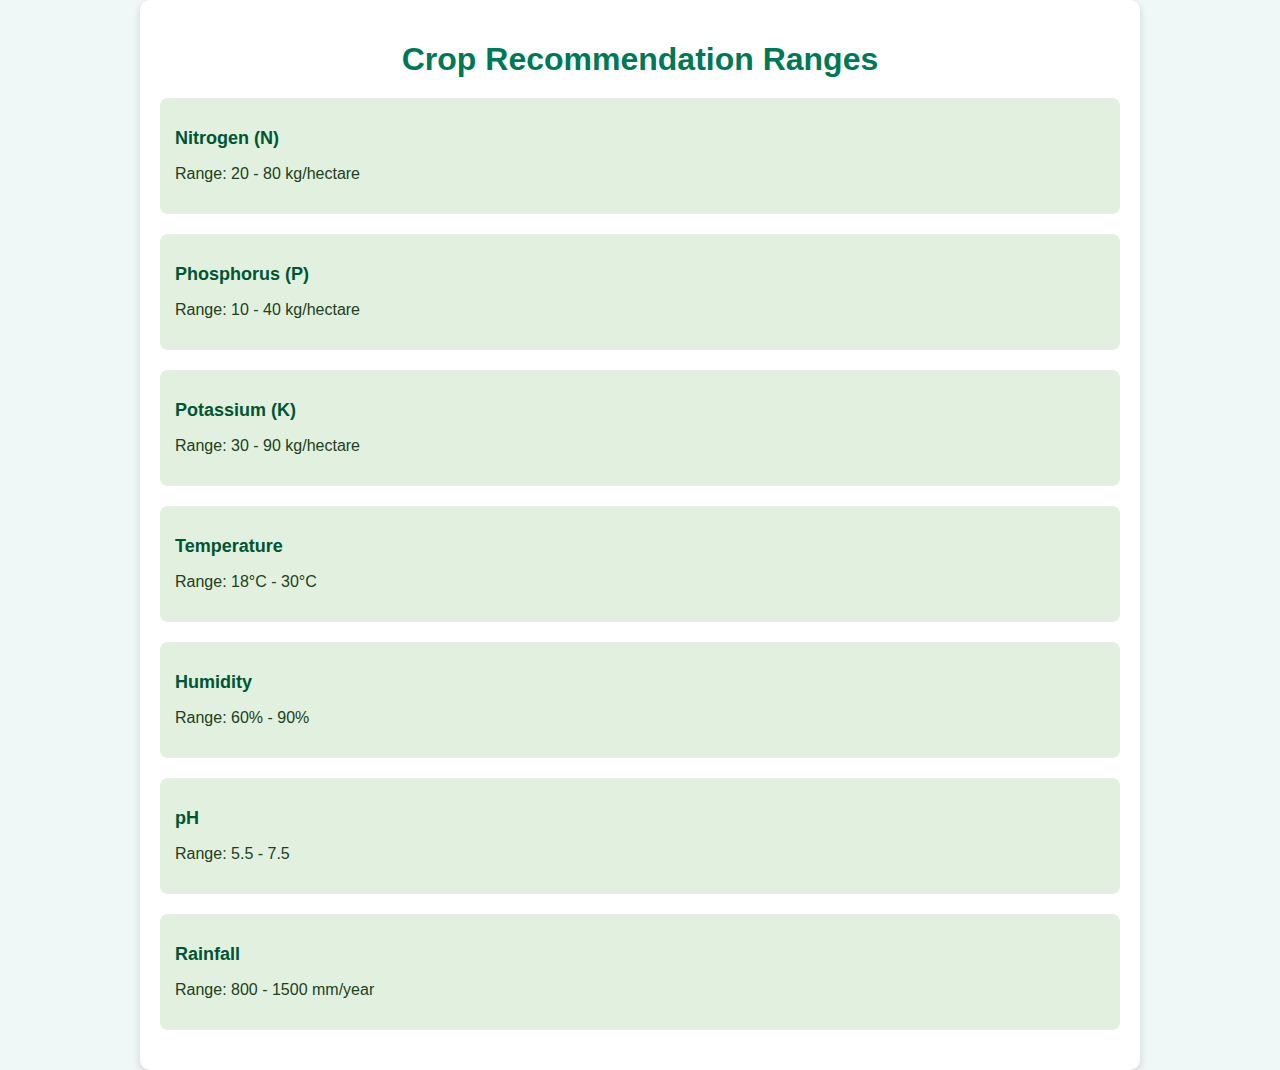
==== templates/det.html @ 6b67f434 "del.html file and db file add at 09:31 PM" ====
<!DOCTYPE html>
<html lang="en">
<head>
    <meta charset="UTF-8">
    <meta name="viewport" content="width=device-width, initial-scale=1.0">
    <title>Crop Recommendation System</title>
    <style>
        body {
            font-family: 'Segoe UI', Tahoma, Geneva, Verdana, sans-serif;
            margin: 0;
            padding: 0;
            background-color: #f0f8f7; /* Light mint green background */
            color: #204020; /* Dark green text color for better contrast */
            display: flex;
            justify-content: center;
            align-items: center;
            min-height: 100vh;
        }
        .container {
            width: 95%;
            max-width: 960px;
            background-color: #ffffff; /* Maintained white for clarity */
            padding: 20px;
            border-radius: 10px;
            box-shadow: 0 4px 8px rgba(0,0,0,0.15); /* Softer shadow */
        }
        .section {
            margin-bottom: 20px;
            padding: 15px;
            background-color: #e2f0df; /* Soft green for sections */
            border-radius: 8px;
        }
        h1 {
            text-align: center;
            color: #007755; /* A darker shade of green for headers */
            margin-bottom: 20px;
        }
        h2 {
            color: #005533; /* Even darker green for sub-headers */
            font-size: 18px;
            margin-bottom: 10px;
        }
        p {
            font-size: 16px;
            color: #204020; /* Reusing the body text color for consistency */
        }
        @media (max-width: 768px) {
            .container {
                padding: 10px;
            }
            .section {
                padding: 10px;
            }
            h1 {
                font-size: 24px;
            }
            h2 {
                font-size: 16px;
            }
        }
    </style>
</head>
<body>
    <div class="container">
        <h1>Crop Recommendation Ranges</h1>
        <div class="section">
            <h2>Nitrogen (N)</h2>
            <p>Range: 20 - 80 kg/hectare</p>
        </div>
        <div class="section">
            <h2>Phosphorus (P)</h2>
            <p>Range: 10 - 40 kg/hectare</p>
        </div>
        <div class="section">
            <h2>Potassium (K)</h2>
            <p>Range: 30 - 90 kg/hectare</p>
        </div>
        <div class="section">
            <h2>Temperature</h2>
            <p>Range: 18°C - 30°C</p>
        </div>
        <div class="section">
            <h2>Humidity</h2>
            <p>Range: 60% - 90%</p>
        </div>
        <div class="section">
            <h2>pH</h2>
            <p>Range: 5.5 - 7.5</p>
        </div>
        <div class="section">
            <h2>Rainfall</h2>
            <p>Range: 800 - 1500 mm/year</p>
        </div>
    </div>
</body>
</html>
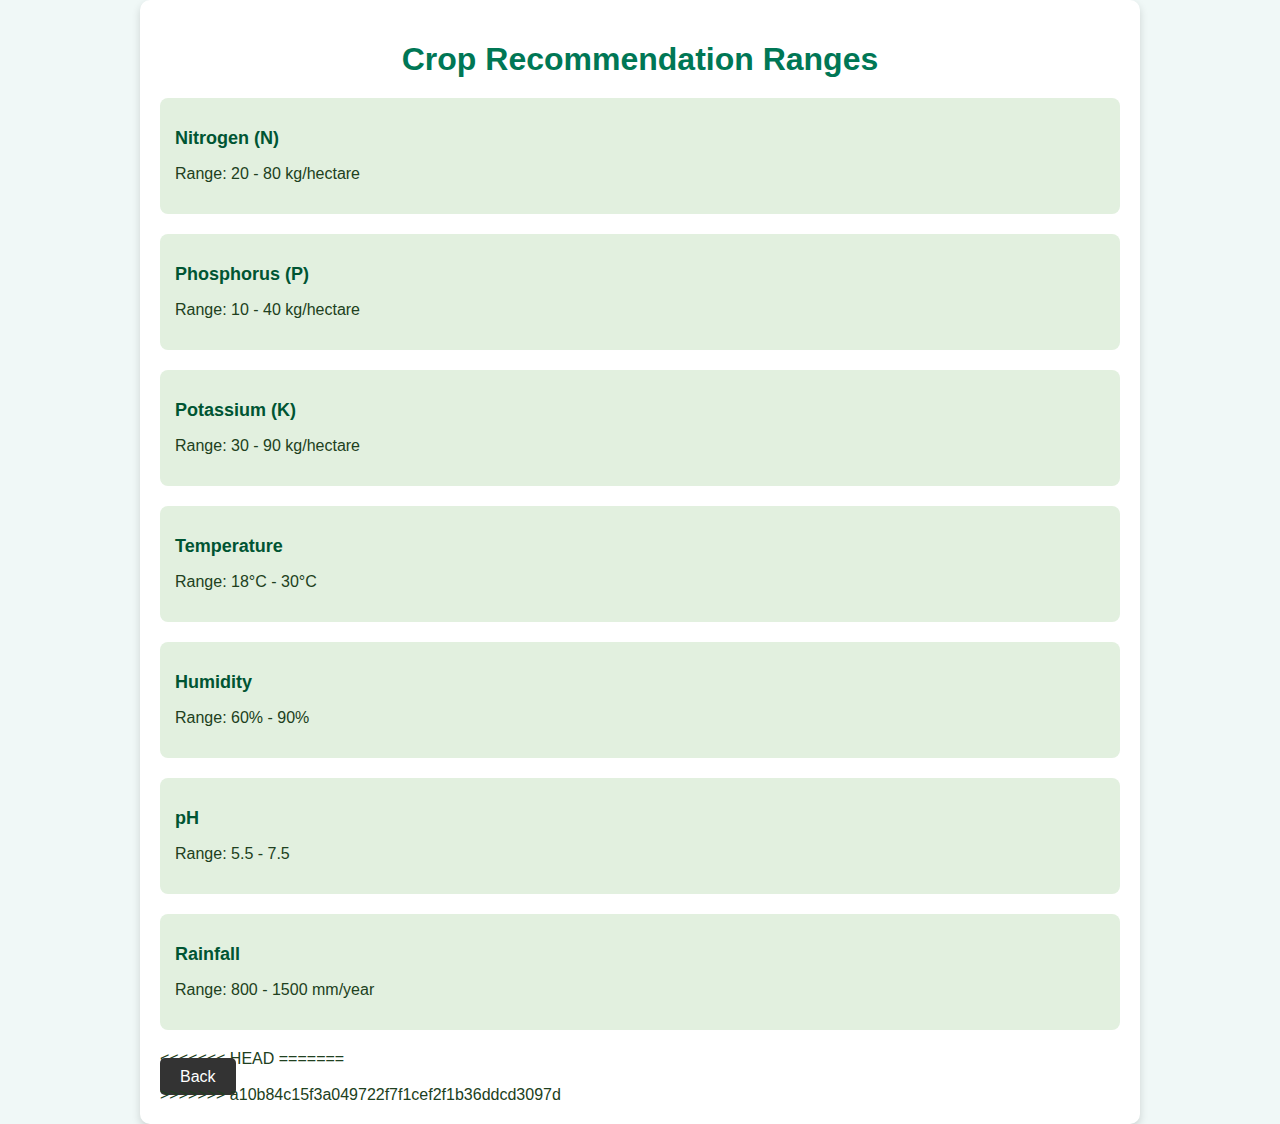
==== commit b913ad71: "done" ====
--- a/templates/det.html
+++ b/templates/det.html
@@ -15,6 +15,10 @@
             justify-content: center;
             align-items: center;
             min-height: 100vh;
+<<<<<<< HEAD
+=======
+            
+>>>>>>> a10b84c15f3a049722f7f1cef2f1b36ddcd3097d
         }
         .container {
             width: 95%;
@@ -44,6 +48,23 @@
             font-size: 16px;
             color: #204020; /* Reusing the body text color for consistency */
         }
+<<<<<<< HEAD
+=======
+        .back-button {
+            text-align: center;
+          }
+          .back-button a {
+            color: #fff;
+            background-color: #333;
+            padding: 10px 20px;
+            text-decoration: none;
+            border-radius: 5px;
+            transition: background-color 0.3s;
+          }
+          .back-button a:hover {
+            background-color: #555;
+          }
+>>>>>>> a10b84c15f3a049722f7f1cef2f1b36ddcd3097d
         @media (max-width: 768px) {
             .container {
                 padding: 10px;
@@ -91,6 +112,15 @@
             <h2>Rainfall</h2>
             <p>Range: 800 - 1500 mm/year</p>
         </div>
+<<<<<<< HEAD
+=======
+        <div class="back-button">
+            
+            <a href="{{ url_for('index') }}">Back</a>
+
+
+        </div>
+>>>>>>> a10b84c15f3a049722f7f1cef2f1b36ddcd3097d
     </div>
 </body>
 </html>
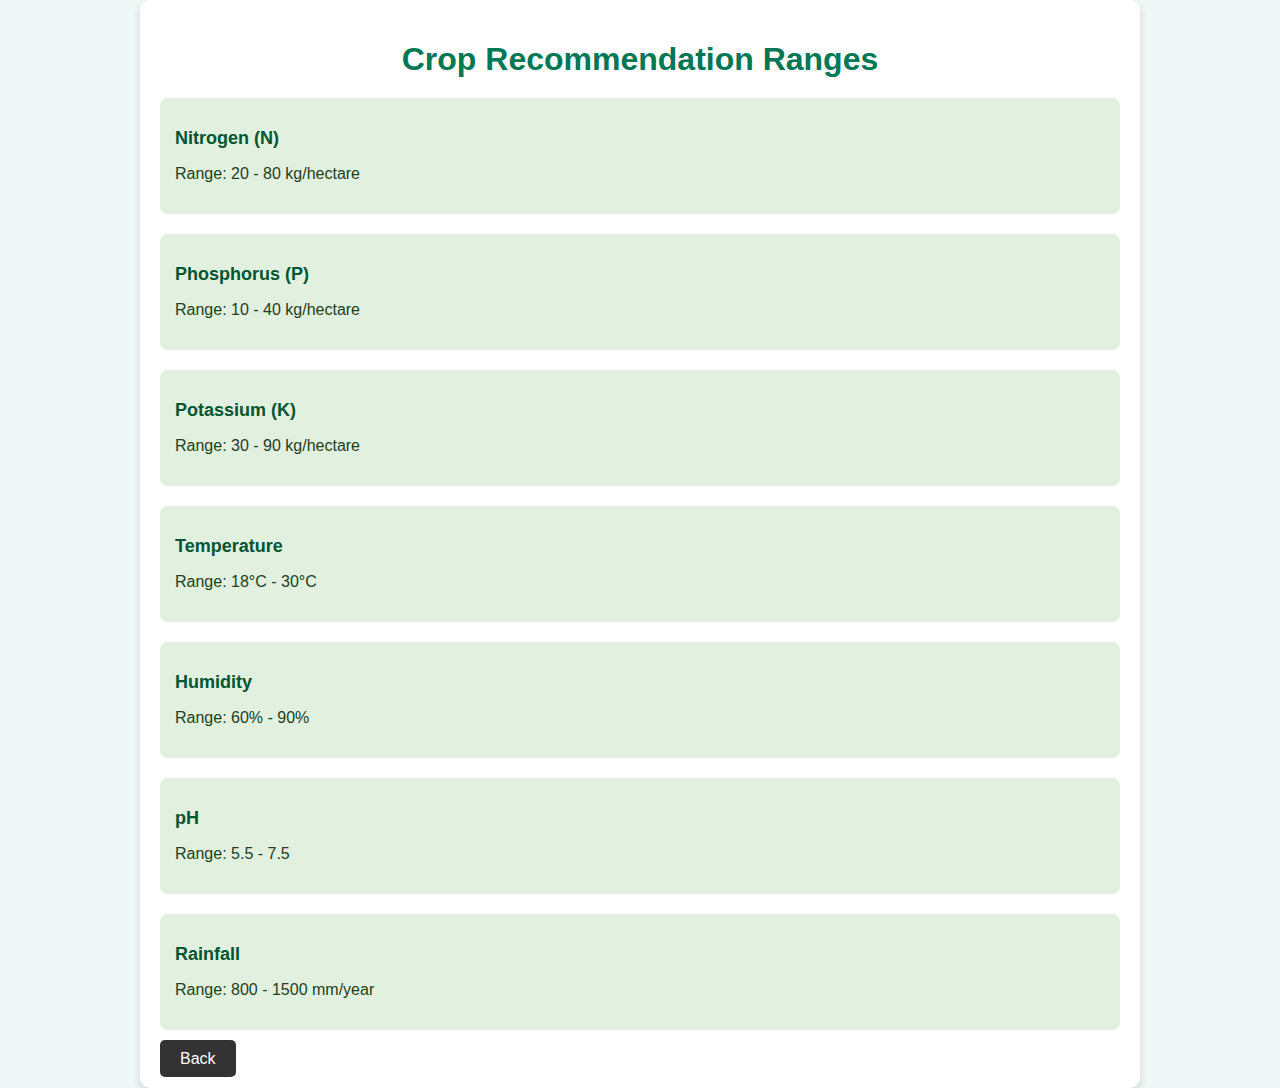
==== commit 09a0d745: "html error done" ====
--- a/templates/det.html
+++ b/templates/det.html
@@ -112,15 +112,14 @@
             <h2>Rainfall</h2>
             <p>Range: 800 - 1500 mm/year</p>
         </div>
-<<<<<<< HEAD
-=======
+
         <div class="back-button">
             
-            <a href="{{ url_for('index') }}">Back</a>
+            <a href="{{ url_for('index1') }}">Back</a>
 
 
         </div>
->>>>>>> a10b84c15f3a049722f7f1cef2f1b36ddcd3097d
+
     </div>
 </body>
 </html>
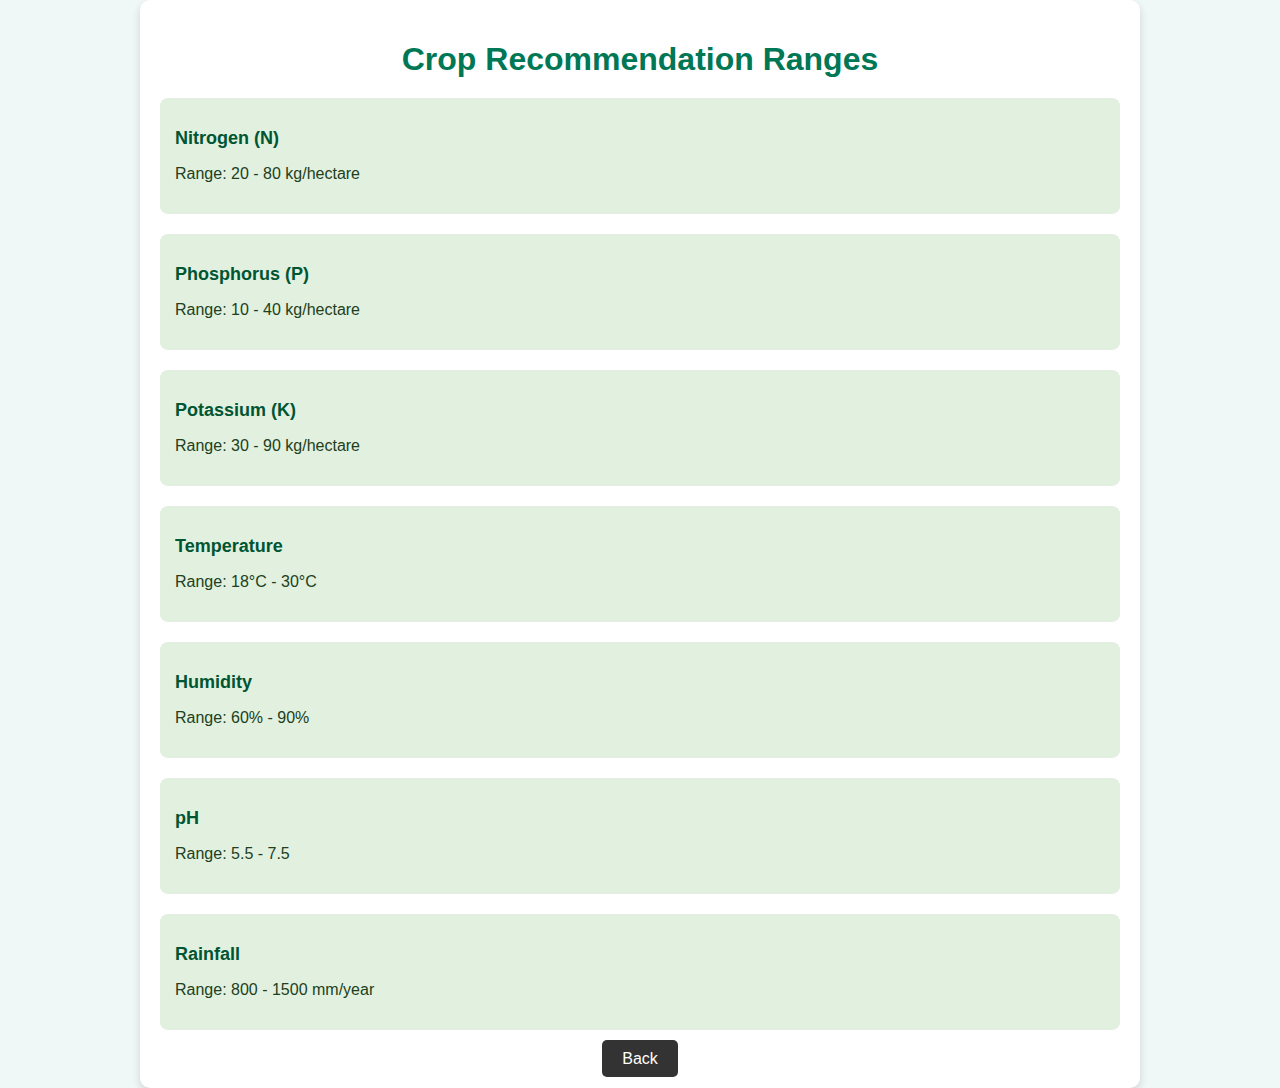
==== commit 4a86dcdd: "dome" ====
--- a/templates/det.html
+++ b/templates/det.html
@@ -15,10 +15,7 @@
             justify-content: center;
             align-items: center;
             min-height: 100vh;
-<<<<<<< HEAD
-=======
-            
->>>>>>> a10b84c15f3a049722f7f1cef2f1b36ddcd3097d
+
         }
         .container {
             width: 95%;
@@ -48,8 +45,7 @@
             font-size: 16px;
             color: #204020; /* Reusing the body text color for consistency */
         }
-<<<<<<< HEAD
-=======
+
         .back-button {
             text-align: center;
           }
@@ -64,7 +60,7 @@
           .back-button a:hover {
             background-color: #555;
           }
->>>>>>> a10b84c15f3a049722f7f1cef2f1b36ddcd3097d
+
         @media (max-width: 768px) {
             .container {
                 padding: 10px;
